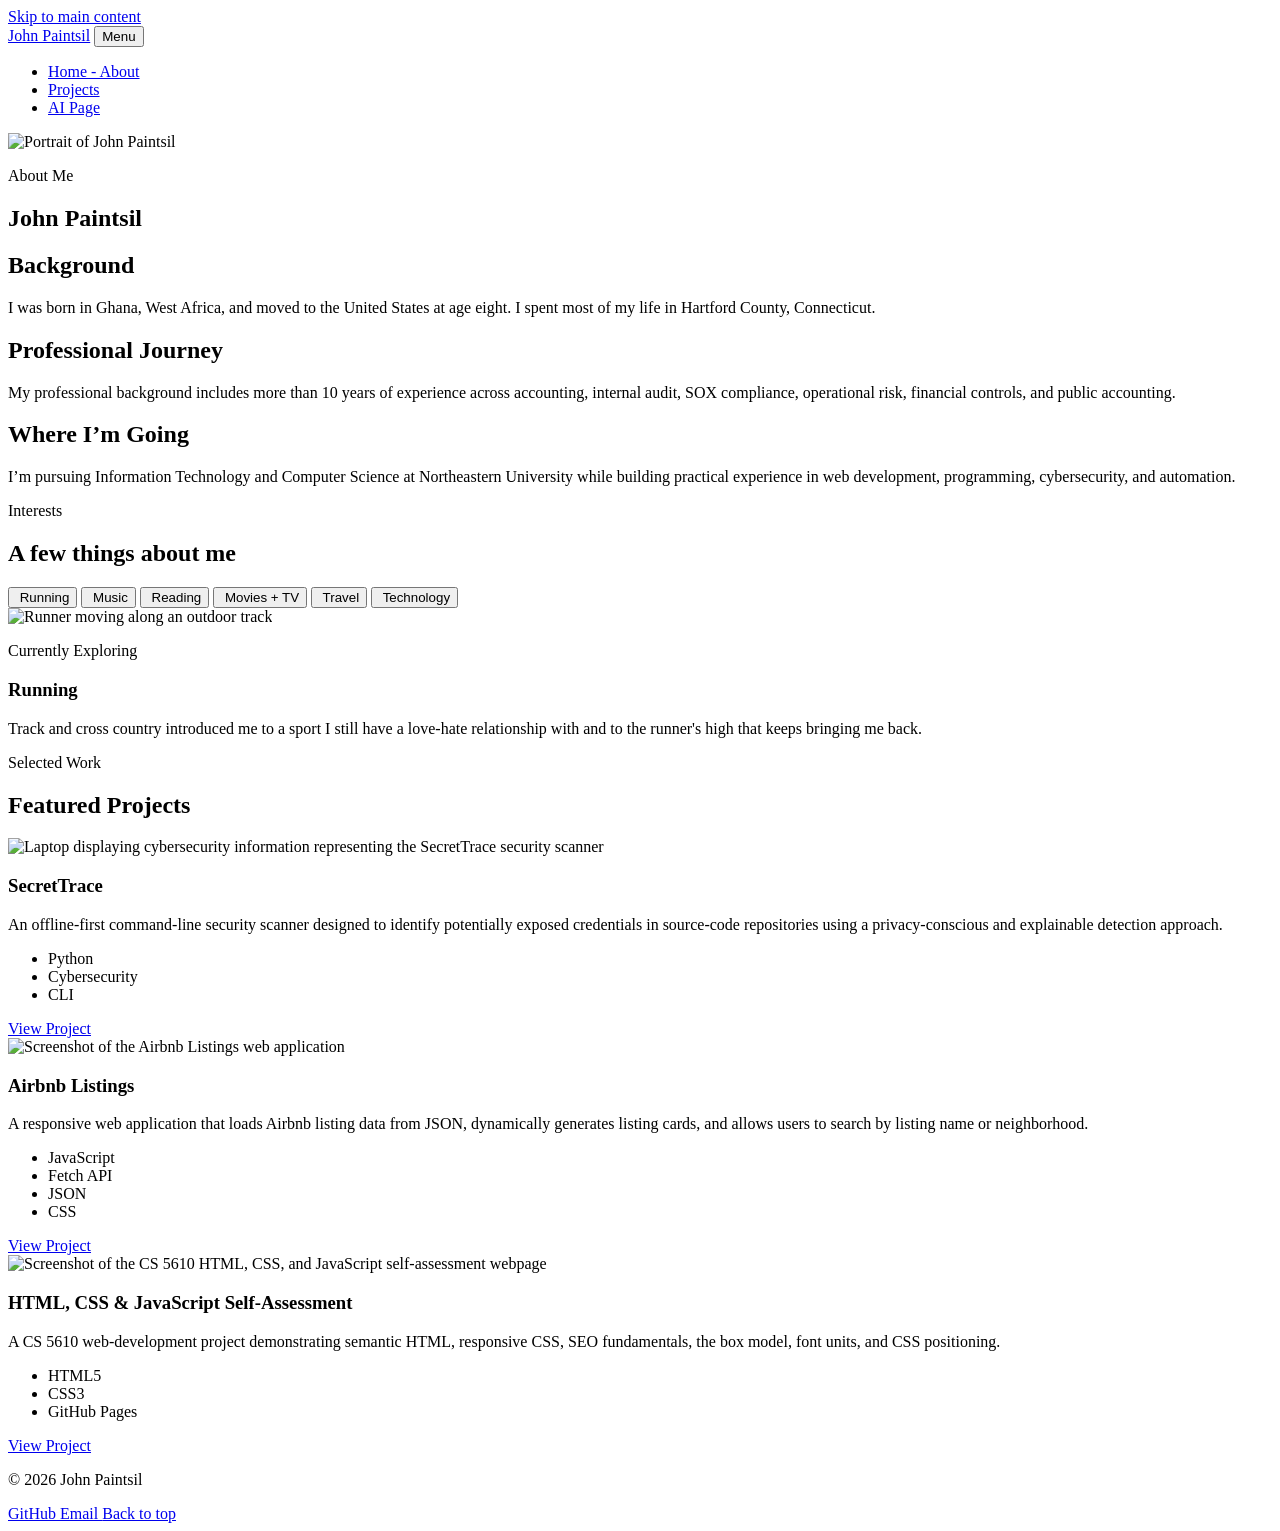
==== index.html @ 8520b653 "Merge d21062b9dff6f0de0b96091ebfebe94f3f047d04 into cb09ed41b0491a2305ec20cf0c4ac8fa3fc06d58" ====
<!doctype html>
<html lang="en">
  <head>
    <meta charset="UTF-8" />

    <meta name="viewport" content="width=device-width, initial-scale=1.0" />

    <meta name="author" content="John Paintsil" />

    <meta
      name="description"
      content="The Personal Index is John Paintsil's personal homepage featuring his background, interests, professional experience, technology studies, and selected software and cybersecurity projects."
    />

    <title>Personal Homepage | John Paintsil</title>

    <!-- Favicon will be added later -->
    <link rel="icon" href="./images/icons/favicon.svg" />

    <!-- Main stylesheet -->
    <link rel="stylesheet" href="./css/main.css" />
  </head>

  <body>
    <script type="module" src="./js/main.js"></script>
    <!-- Accessibility shortcut -->
    <a class="skip-link" href="#main-content">Skip to main content</a>

    <!-- == HEADER === -->
    <header class="site-header">
      <nav class="main-nav" aria-label="Primary navigation">
        <a class="site-logo" href="./index.html">John Paintsil</a>

        <button
          class="menu-button"
          type="button"
          aria-expanded="false"
          aria-controls="primary-menu"
        >
          Menu
        </button>

        <ul class="nav-links" id="primary-menu">
          <li>
            <a href="#about">Home - About</a>
          </li>

          <li>
            <a href="./projects.html">Projects</a>
          </li>

          <li>
            <a href="./ai.html">AI Page</a>
          </li>
        </ul>
      </nav>
    </header>

    <!-- == MAIN CONTENT == -->
    <main id="main-content">
      <!-- ABOUT / HERO SECTION -->
      <section class="hero-section" id="about">
        <!--Jharshini: minor comment, it would be good to add the image height and width so the 
          browser can reserve the space before the image loads and avoid layout shifts-->
        <div class="hero-image">
          <img
            src="./images/profile/profile-photo.jpg"
            alt="Portrait of John Paintsil"
          />
        </div>

        <div class="hero-content">
          <p class="eyebrow">About Me</p>

          <h1>John Paintsil</h1>

          <div class="about-details">
            <div class="about-detail">
              <h2>Background</h2>

              <p>
                I was born in Ghana, West Africa, and moved to the United States
                at age eight. I spent most of my life in Hartford County,
                Connecticut.
              </p>
            </div>

            <div class="about-detail">
              <h2>Professional Journey</h2>

              <p>
                My professional background includes more than 10 years of
                experience across accounting, internal audit, SOX compliance,
                operational risk, financial controls, and public accounting.
              </p>
            </div>

            <div class="about-detail">
              <h2>Where I’m Going</h2>

              <p>
                I’m pursuing Information Technology and Computer Science at
                Northeastern University while building practical experience in
                web development, programming, cybersecurity, and automation.
              </p>
            </div>
          </div>
        </div>
      </section>

      <!-- == INTEREST SPOTLIGHT == -->
      <!-- Jharshini: Love what you have done here. Learned something from your use of aria-pressed -->
      <section
        class="interests-section"
        id="interests"
        aria-labelledby="interests-title"
      >
        <p class="section-label">Interests</p>

        <h2 id="interests-title">A few things about me</h2>

        <div
          class="interest-selectors"
          role="group"
          aria-label="Choose an interest"
        >
          <button
            class="interest-selector active"
            type="button"
            data-interest="running"
            aria-pressed="true"
          >
            <img
              src="./images/interests/running.jpg"
              alt=""
              loading="lazy"
              decoding="async"
            />
            <span>Running</span>
          </button>

          <button
            class="interest-selector"
            type="button"
            data-interest="music"
            aria-pressed="false"
          >
            <img
              src="./images/interests/music.jpg"
              alt=""
              loading="lazy"
              decoding="async"
            />
            <span>Music</span>
          </button>

          <button
            class="interest-selector"
            type="button"
            data-interest="reading"
            aria-pressed="false"
          >
            <img
              src="./images/interests/reading.jpg"
              alt=""
              loading="lazy"
              decoding="async"
            />
            <span>Reading</span>
          </button>

          <button
            class="interest-selector"
            type="button"
            data-interest="movies"
            aria-pressed="false"
          >
            <img
              src="./images/interests/movies.jpg"
              alt=""
              loading="lazy"
              decoding="async"
            />
            <span>Movies + TV</span>
          </button>

          <button
            class="interest-selector"
            type="button"
            data-interest="travel"
            aria-pressed="false"
          >
            <img
              src="./images/interests/travel.jpg"
              alt=""
              loading="lazy"
              decoding="async"
            />
            <span>Travel</span>
          </button>

          <button
            class="interest-selector"
            type="button"
            data-interest="technology"
            aria-pressed="false"
          >
            <img
              src="./images/interests/technology.jpg"
              alt=""
              loading="lazy"
              decoding="async"
            />
            <span>Technology</span>
          </button>
        </div>

        <article class="interest-spotlight" id="interest-spotlight">
          <div class="interest-spotlight-image">
            <img
              id="spotlight-image"
              src="./images/interests/running.jpg"
              alt="Runner moving along an outdoor track"
            />
          </div>

          <div class="interest-spotlight-content" aria-live="polite">
            <p class="spotlight-label">Currently Exploring</p>

            <h3 id="spotlight-title">Running</h3>

            <p id="spotlight-description">
              Track and cross country introduced me to a sport I still have a
              love-hate relationship with and to the runner's high that keeps
              bringing me back.
            </p>
            <div class="interest-media" id="interest-media" hidden>
              <p class="interest-media-label">Featured Picks</p>

              <div class="interest-media-grid" id="interest-media-grid"></div>
            </div>

            <div class="travel-destinations" id="travel-destinations" hidden>
              <p class="travel-prompt">
                Places I’d especially like to explore:
              </p>

              <div
                class="travel-controls"
                role="group"
                aria-label="Choose a travel destination"
              >
                <button
                  class="travel-destination-button active"
                  type="button"
                  data-destination="tokyo"
                  aria-pressed="true"
                >
                  <img
                    class="destination-flag"
                    src="./images/interests/media/travel/japan.webp"
                    alt=""
                  />
                  <span>
                    <strong>Tokyo</strong>
                    <small>Japan</small>
                  </span>
                </button>

                <button
                  class="travel-destination-button"
                  type="button"
                  data-destination="casablanca"
                  aria-pressed="false"
                >
                  <img
                    class="destination-flag"
                    src="./images/interests/media/travel/morocco.webp"
                    alt=""
                  />
                  <span>
                    <strong>Casablanca</strong>
                    <small>Morocco</small>
                  </span>
                </button>

                <button
                  class="travel-destination-button"
                  type="button"
                  data-destination="santiago"
                  aria-pressed="false"
                >
                  <img
                    class="destination-flag"
                    src="./images/interests/media/travel/chile.webp"
                    alt=""
                  />
                  <span>
                    <strong>Santiago</strong>
                    <small>Chile</small>
                  </span>
                </button>
              </div>

              <div
                class="travel-spotlight"
                id="travel-spotlight"
                aria-live="polite"
              >
                <p class="travel-city">Tokyo, Japan</p>

                <p class="travel-description">
                  A destination that interests me for its mix of technology,
                  design, history, food, and urban culture.
                </p>
              </div>
            </div>
          </div>
        </article>
      </section>

      <!-- == PROJECT CARDS SECTION === -->
      <section class="projects-section" id="projects">
        <p class="section-label">Selected Work</p>

        <h2>Featured Projects</h2>

        <div class="project-grid">
          <article class="index-card project-card" data-category="technology">
            <img
              class="project-image"
              src="./images/projects/secrettrace.jpg"
              alt="Laptop displaying cybersecurity information representing the SecretTrace security scanner"
              loading="lazy"
              decoding="async"
            />
            <h3>SecretTrace</h3>

            <p>
              An offline-first command-line security scanner designed to
              identify potentially exposed credentials in source-code
              repositories using a privacy-conscious and explainable detection
              approach.
            </p>

            <ul class="technology-tags">
              <li>Python</li>
              <li>Cybersecurity</li>
              <li>CLI</li>
            </ul>

            <div class="project-links">
              <a href="./projects.html">View Project</a>
            </div>
          </article>

          <article class="index-card project-card" data-category="technology">
            <img
              class="project-image"
              src="./images/projects/airbnb-listings.png"
              alt="Screenshot of the Airbnb Listings web application"
              loading="lazy"
              decoding="async"
            />
            <h3>Airbnb Listings</h3>

            <p>
              A responsive web application that loads Airbnb listing data from
              JSON, dynamically generates listing cards, and allows users to
              search by listing name or neighborhood.
            </p>

            <ul class="technology-tags">
              <li>JavaScript</li>
              <li>Fetch API</li>
              <li>JSON</li>
              <li>CSS</li>
            </ul>

            <div class="project-links">
              <a href="./projects.html">View Project</a>
            </div>
          </article>

          <article class="index-card project-card" data-category="technology">
            <img
              class="project-image"
              src="./images/projects/html-css-javascript.png"
              alt="Screenshot of the CS 5610 HTML, CSS, and JavaScript self-assessment webpage"
              loading="lazy"
              decoding="async"
            />
            <h3>HTML, CSS & JavaScript Self-Assessment</h3>

            <p>
              A CS 5610 web-development project demonstrating semantic HTML,
              responsive CSS, SEO fundamentals, the box model, font units, and
              CSS positioning.
            </p>

            <ul class="technology-tags">
              <li>HTML5</li>
              <li>CSS3</li>
              <li>GitHub Pages</li>
            </ul>

            <div class="project-links">
              <a href="./projects.html">View Project</a>
            </div>
          </article>
        </div>
      </section>
    </main>

    <!-- == FOOTER == -->
    <footer class="site-footer" id="contact">
      <div class="footer-content">
        <p>© 2026 John Paintsil</p>

        <nav class="footer-links" aria-label="Footer navigation">
          <a
            href="https://github.com/jpaintsil-neu"
            target="_blank"
            rel="noopener noreferrer"
          >
            GitHub
          </a>

          <a href="mailto:jpaintsil@norton.me"> Email </a>

          <a href="#main-content"> Back to top </a>
        </nav>
      </div>
    </footer>
  </body>
</html>
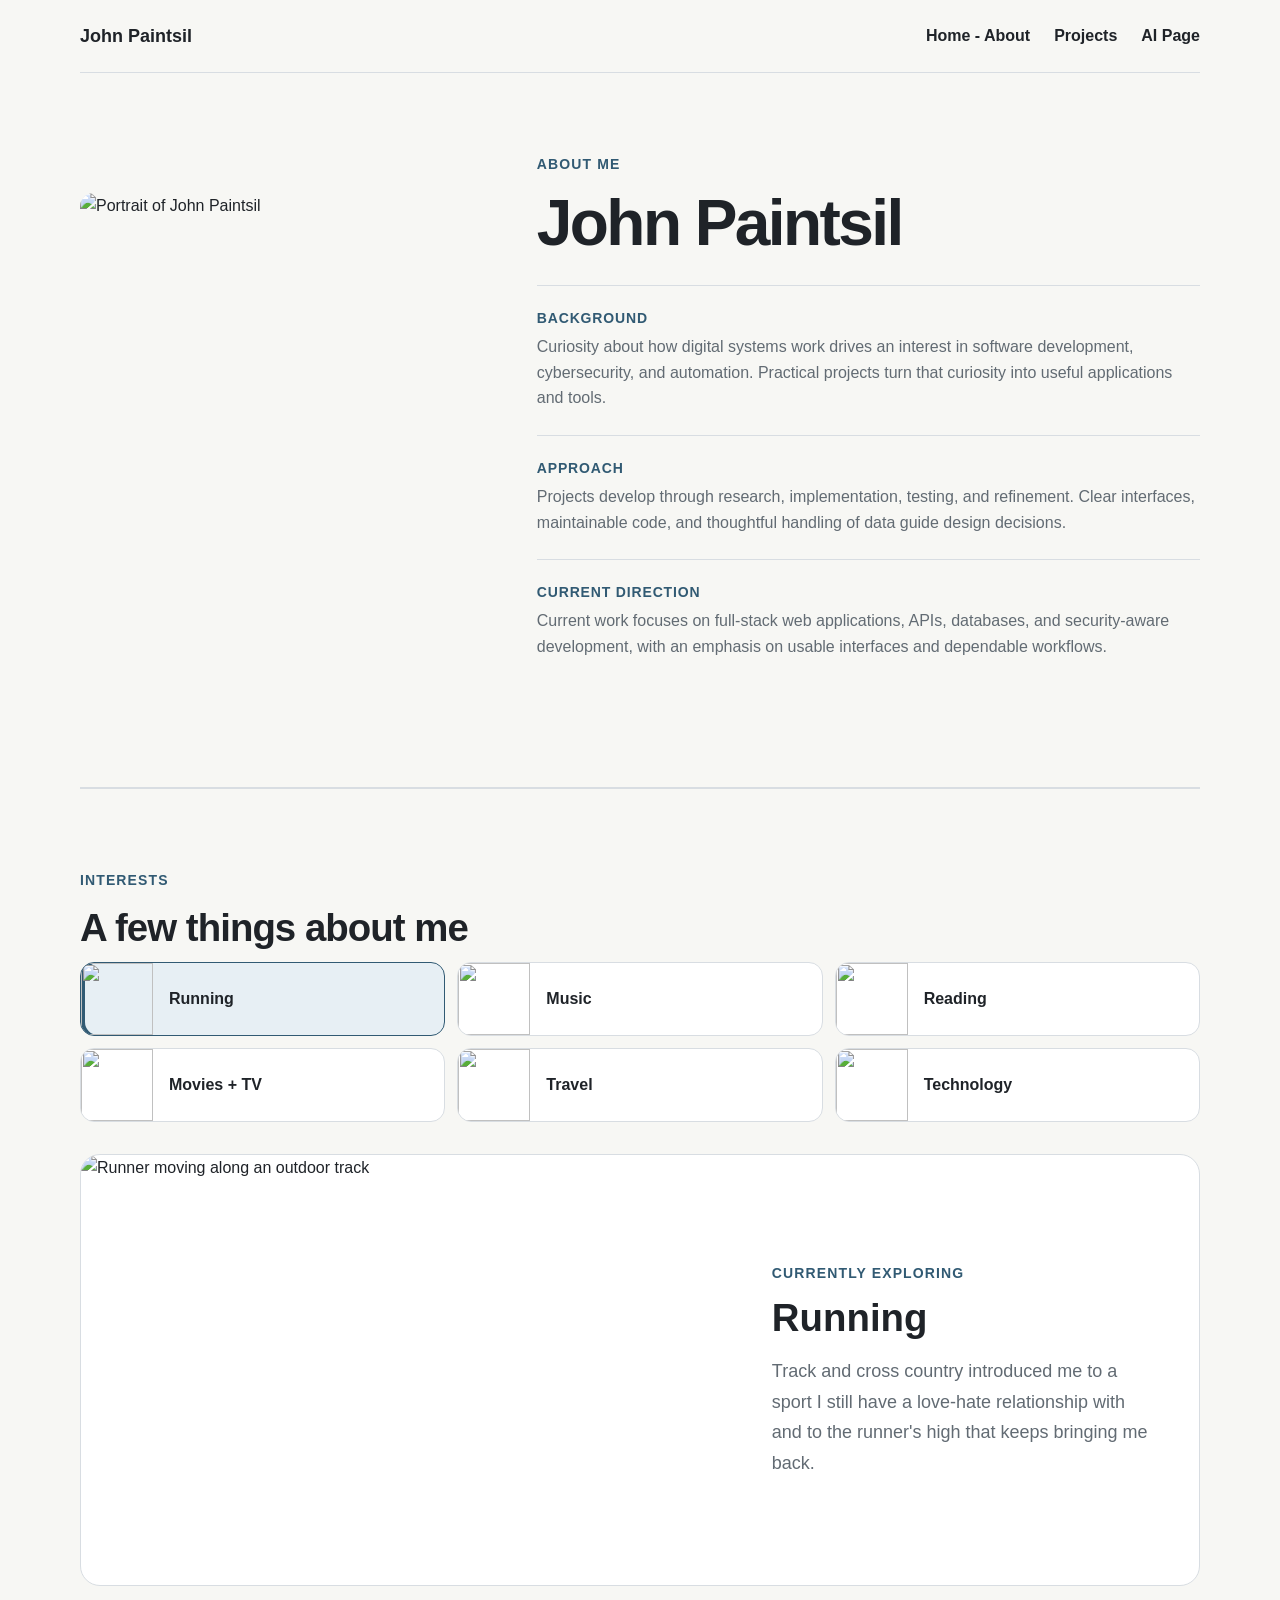
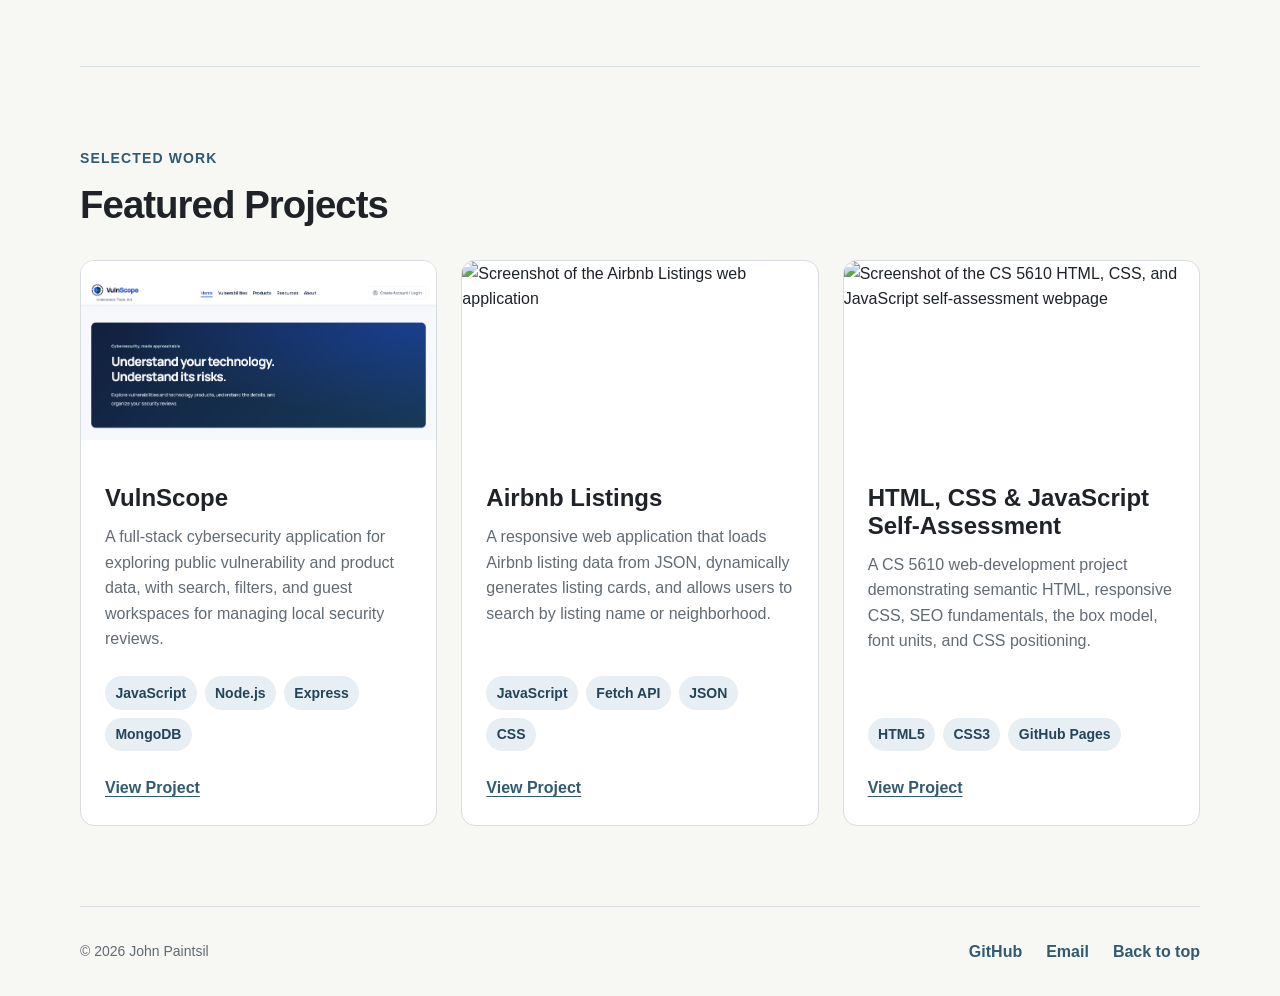
==== commit 8ff95ece: "Feature VulnScope and replace biographical background with neutral copy" ====
--- a/index.html
+++ b/index.html
@@ -9,7 +9,7 @@
 
     <meta
       name="description"
-      content="The Personal Index is John Paintsil's personal homepage featuring his background, interests, professional experience, technology studies, and selected software and cybersecurity projects."
+      content="The Personal Index showcases practical projects and interests in software development, cybersecurity, and automation."
     />
 
     <title>Personal Homepage | John Paintsil</title>
@@ -60,8 +60,6 @@
     <main id="main-content">
       <!-- ABOUT / HERO SECTION -->
       <section class="hero-section" id="about">
-        <!--Jharshini: minor comment, it would be good to add the image height and width so the 
-          browser can reserve the space before the image loads and avoid layout shifts-->
         <div class="hero-image">
           <img
             src="./images/profile/profile-photo.jpg"
@@ -79,29 +77,29 @@
               <h2>Background</h2>
 
               <p>
-                I was born in Ghana, West Africa, and moved to the United States
-                at age eight. I spent most of my life in Hartford County,
-                Connecticut.
+                Curiosity about how digital systems work drives an interest in
+                software development, cybersecurity, and automation. Practical
+                projects turn that curiosity into useful applications and tools.
               </p>
             </div>
 
             <div class="about-detail">
-              <h2>Professional Journey</h2>
+              <h2>Approach</h2>
 
               <p>
-                My professional background includes more than 10 years of
-                experience across accounting, internal audit, SOX compliance,
-                operational risk, financial controls, and public accounting.
+                Projects develop through research, implementation, testing, and
+                refinement. Clear interfaces, maintainable code, and thoughtful
+                handling of data guide design decisions.
               </p>
             </div>
 
             <div class="about-detail">
-              <h2>Where I’m Going</h2>
+              <h2>Current Direction</h2>
 
               <p>
-                I’m pursuing Information Technology and Computer Science at
-                Northeastern University while building practical experience in
-                web development, programming, cybersecurity, and automation.
+                Current work focuses on full-stack web applications, APIs,
+                databases, and security-aware development, with an emphasis on
+                usable interfaces and dependable workflows.
               </p>
             </div>
           </div>
@@ -109,7 +107,6 @@
       </section>
 
       <!-- == INTEREST SPOTLIGHT == -->
-      <!-- Jharshini: Love what you have done here. Learned something from your use of aria-pressed -->
       <section
         class="interests-section"
         id="interests"
@@ -328,29 +325,29 @@
         <div class="project-grid">
           <article class="index-card project-card" data-category="technology">
             <img
-              class="project-image"
-              src="./images/projects/secrettrace.jpg"
-              alt="Laptop displaying cybersecurity information representing the SecretTrace security scanner"
-              loading="lazy"
-              decoding="async"
-            />
-            <h3>SecretTrace</h3>
+              class="project-image project-image-preview"
+              src="./images/projects/vulnscope.png"
+              alt="Screenshot of the VulnScope cybersecurity application homepage"
+              loading="lazy"
+              decoding="async"
+            />
+            <h3>VulnScope</h3>
 
             <p>
-              An offline-first command-line security scanner designed to
-              identify potentially exposed credentials in source-code
-              repositories using a privacy-conscious and explainable detection
-              approach.
+              A full-stack cybersecurity application for exploring public
+              vulnerability and product data, with search, filters, and guest
+              workspaces for managing local security reviews.
             </p>
 
             <ul class="technology-tags">
-              <li>Python</li>
-              <li>Cybersecurity</li>
-              <li>CLI</li>
+              <li>JavaScript</li>
+              <li>Node.js</li>
+              <li>Express</li>
+              <li>MongoDB</li>
             </ul>
 
             <div class="project-links">
-              <a href="./projects.html">View Project</a>
+              <a href="./projects.html#vulnscope">View Project</a>
             </div>
           </article>
 
--- a/css/main.css
+++ b/css/main.css
@@ -0,0 +1,1969 @@
+/* ==========================================================
+   THE PERSONAL INDEX
+   Global Styles
+========================================================== */
+
+/* -------------------------
+   Design Tokens
+------------------------- */
+
+:root {
+  /* Colors */
+  --color-background: #f7f7f4;
+  --color-surface: #ffffff;
+  --color-text: #1f2328;
+  --color-text-muted: #626b73;
+  --color-border: #d8dde2;
+
+  --color-accent: #315a73;
+  --color-accent-dark: #244457;
+  --color-accent-light: #e7eff4;
+
+  /* Typography */
+  --font-family:
+    -apple-system, BlinkMacSystemFont, "Segoe UI", Roboto, Helvetica, Arial,
+    sans-serif;
+
+  --font-size-small: 0.875rem;
+  --font-size-base: 1rem;
+  --font-size-medium: 1.125rem;
+  --font-size-large: 1.5rem;
+  --font-size-xl: clamp(2rem, 5vw, 4rem);
+
+  /* Spacing */
+  --space-xs: 0.5rem;
+  --space-sm: 0.75rem;
+  --space-md: 1rem;
+  --space-lg: 1.5rem;
+  --space-xl: 2rem;
+  --space-2xl: 3rem;
+  --space-3xl: 5rem;
+
+  /* Layout */
+  --content-width: 1120px;
+
+  /* Borders */
+  --border-radius-small: 0.5rem;
+  --border-radius-medium: 0.875rem;
+  --border-radius-large: 1.25rem;
+
+  /* Animation */
+  --transition-fast: 150ms ease;
+  --transition-normal: 250ms ease;
+}
+
+/* -------------------------
+     Basic Reset
+  ------------------------- */
+
+*,
+*::before,
+*::after {
+  box-sizing: border-box;
+}
+
+html {
+  scroll-behavior: smooth;
+}
+
+body {
+  margin: 0;
+
+  background-color: var(--color-background);
+  color: var(--color-text);
+
+  font-family: var(--font-family);
+  font-size: var(--font-size-base);
+  line-height: 1.6;
+
+  text-rendering: optimizeLegibility;
+}
+
+/* -------------------------
+     Media
+  ------------------------- */
+
+img {
+  display: block;
+  max-width: 100%;
+  height: auto;
+}
+
+/* -------------------------
+     Typography
+  ------------------------- */
+
+h1,
+h2,
+h3 {
+  margin-top: 0;
+  line-height: 1.15;
+}
+
+h1 {
+  font-size: var(--font-size-xl);
+  letter-spacing: -0.04em;
+}
+
+h2 {
+  font-size: clamp(1.75rem, 3vw, 2.5rem);
+  letter-spacing: -0.025em;
+}
+
+h3 {
+  font-size: var(--font-size-large);
+}
+
+p {
+  margin-top: 0;
+}
+
+.section-label,
+.eyebrow {
+  color: var(--color-accent);
+
+  font-size: var(--font-size-small);
+  font-weight: 700;
+
+  letter-spacing: 0.08em;
+  text-transform: uppercase;
+}
+
+/* -------------------------
+     Links
+  ------------------------- */
+
+a {
+  color: var(--color-accent);
+  text-decoration-thickness: 0.08em;
+  text-underline-offset: 0.18em;
+
+  transition:
+    color var(--transition-fast),
+    text-decoration-color var(--transition-fast);
+}
+
+a:hover {
+  color: var(--color-accent-dark);
+}
+
+/* -------------------------
+     Buttons
+  ------------------------- */
+
+button,
+.button {
+  min-height: 44px;
+
+  border: 1px solid var(--color-accent);
+  border-radius: var(--border-radius-small);
+
+  font: inherit;
+  font-weight: 600;
+
+  cursor: pointer;
+
+  transition:
+    background-color var(--transition-fast),
+    color var(--transition-fast),
+    border-color var(--transition-fast),
+    transform var(--transition-fast);
+}
+
+.button {
+  display: inline-flex;
+  align-items: center;
+  justify-content: center;
+
+  padding: 0.65rem 1rem;
+
+  text-decoration: none;
+}
+
+.primary-button {
+  background-color: var(--color-accent);
+  color: #ffffff;
+}
+
+.primary-button:hover {
+  background-color: var(--color-accent-dark);
+  color: #ffffff;
+}
+
+.secondary-button {
+  background-color: transparent;
+  color: var(--color-accent);
+}
+
+.secondary-button:hover {
+  background-color: var(--color-accent-light);
+}
+
+/* -------------------------
+     Keyboard Accessibility
+  ------------------------- */
+
+a:focus-visible,
+button:focus-visible {
+  outline: 3px solid var(--color-accent);
+  outline-offset: 3px;
+}
+
+/* -------------------------
+     Skip Navigation Link
+  ------------------------- */
+
+.skip-link {
+  position: absolute;
+
+  top: -100px;
+  left: var(--space-md);
+
+  z-index: 1000;
+
+  padding: var(--space-sm) var(--space-md);
+
+  background-color: var(--color-text);
+  color: #ffffff;
+
+  border-radius: var(--border-radius-small);
+
+  text-decoration: none;
+}
+
+.skip-link:focus {
+  top: var(--space-md);
+}
+
+/* -------------------------
+     Shared Page Layout
+  ------------------------- */
+
+main > section,
+.site-header,
+.site-footer {
+  width: min(calc(100% - 2rem), var(--content-width));
+
+  margin-inline: auto;
+}
+
+main > section {
+  padding-block: var(--space-2xl);
+}
+
+/* -------------------------
+     Shared Card Style
+  ------------------------- */
+
+.index-card,
+.about-card,
+.currently-card {
+  background-color: var(--color-surface);
+
+  border: 1px solid var(--color-border);
+  border-radius: var(--border-radius-medium);
+
+  padding: var(--space-lg);
+}
+
+/* -------------------------
+     Reduced Motion
+  ------------------------- */
+
+@media (prefers-reduced-motion: reduce) {
+  html {
+    scroll-behavior: auto;
+  }
+
+  *,
+  *::before,
+  *::after {
+    transition-duration: 0.01ms;
+  }
+}
+
+/* -------------------------
+     Larger Screens
+  ------------------------- */
+
+@media (min-width: 768px) {
+  main > section {
+    padding-block: var(--space-3xl);
+  }
+}
+
+/* ==========================================================
+   Header + Navigation
+========================================================== */
+
+.site-header {
+  position: sticky;
+  top: 0;
+  z-index: 100;
+
+  background-color: var(--color-background);
+  border-bottom: 1px solid var(--color-border);
+}
+
+.main-nav {
+  display: flex;
+  flex-wrap: wrap;
+  align-items: center;
+  justify-content: space-between;
+
+  min-height: 72px;
+  gap: var(--space-md);
+}
+
+.site-logo {
+  color: var(--color-text);
+
+  font-size: var(--font-size-medium);
+  font-weight: 700;
+
+  text-decoration: none;
+}
+
+.site-logo:hover {
+  color: var(--color-accent);
+}
+
+/* -------------------------
+     Mobile Menu Button
+  ------------------------- */
+
+.menu-button {
+  padding: 0.55rem 0.9rem;
+
+  background-color: transparent;
+  color: var(--color-text);
+
+  border-color: var(--color-border);
+}
+
+.menu-button:hover {
+  background-color: var(--color-accent-light);
+  border-color: var(--color-accent);
+}
+
+/* -------------------------
+     Mobile Navigation
+  ------------------------- */
+
+.nav-links {
+  display: none;
+  flex-basis: 100%;
+  flex-direction: column;
+
+  gap: var(--space-xs);
+
+  margin: 0;
+  padding: 0 0 var(--space-md);
+
+  list-style: none;
+}
+
+.nav-links.is-open {
+  display: flex;
+}
+
+.nav-links a {
+  display: block;
+
+  padding: var(--space-sm) 0;
+
+  color: var(--color-text);
+  font-weight: 600;
+
+  text-decoration: none;
+}
+
+.nav-links a:hover {
+  color: var(--color-accent);
+}
+
+/* -------------------------
+     Desktop Navigation
+  ------------------------- */
+
+@media (min-width: 768px) {
+  .main-nav {
+    flex-wrap: nowrap;
+  }
+
+  .menu-button {
+    display: none;
+  }
+
+  .nav-links,
+  .nav-links.is-open {
+    display: flex;
+    flex-basis: auto;
+    flex-direction: row;
+    align-items: center;
+
+    gap: var(--space-lg);
+
+    padding: 0;
+  }
+
+  .nav-links a {
+    padding: var(--space-xs) 0;
+  }
+}
+
+/* ==========================================================
+   About / Hero Section
+========================================================== */
+
+.hero-section {
+  display: grid;
+  gap: var(--space-2xl);
+
+  align-items: center;
+
+  padding-block: var(--space-3xl);
+
+  border-bottom: 1px solid var(--color-border);
+}
+
+/* -------------------------
+     Profile Image
+  ------------------------- */
+
+.hero-image {
+  display: flex;
+  justify-content: center;
+}
+
+.hero-image img {
+  width: min(100%, 420px);
+  aspect-ratio: 4 / 5;
+
+  object-fit: cover;
+  object-position: center top;
+
+  border-radius: var(--border-radius-medium);
+}
+
+/* -------------------------
+     About Content
+  ------------------------- */
+
+.hero-content {
+  max-width: 720px;
+}
+
+.hero-content .eyebrow {
+  margin-bottom: var(--space-sm);
+}
+
+.hero-content h1 {
+  margin-bottom: var(--space-lg);
+}
+
+.hero-introduction {
+  max-width: 62ch;
+
+  margin-bottom: var(--space-2xl);
+
+  color: var(--color-text-muted);
+
+  font-size: var(--font-size-medium);
+  line-height: 1.75;
+}
+
+/* -------------------------
+     About Details
+  ------------------------- */
+
+.about-details {
+  display: grid;
+  gap: var(--space-lg);
+
+  margin-bottom: var(--space-2xl);
+}
+
+.about-detail {
+  padding-top: var(--space-lg);
+
+  border-top: 1px solid var(--color-border);
+}
+
+.about-detail h2 {
+  margin-bottom: var(--space-xs);
+
+  color: var(--color-accent);
+
+  font-size: var(--font-size-small);
+  font-weight: 700;
+
+  letter-spacing: 0.06em;
+  text-transform: uppercase;
+}
+
+.about-detail p {
+  margin-bottom: 0;
+
+  color: var(--color-text-muted);
+}
+
+/* -------------------------
+     Desktop Layout
+  ------------------------- */
+
+@media (min-width: 768px) {
+  .hero-section {
+    grid-template-columns: minmax(280px, 0.85fr) minmax(0, 1.4fr);
+
+    gap: clamp(2.5rem, 6vw, 5rem);
+
+    align-items: center;
+  }
+
+  .hero-image {
+    justify-content: flex-start;
+  }
+
+  .hero-image img {
+    width: 100%;
+    max-width: 400px;
+  }
+}
+
+/* -------------------------
+     Large Desktop
+  ------------------------- */
+
+@media (min-width: 1100px) {
+  .hero-section {
+    grid-template-columns: 380px minmax(0, 1fr);
+  }
+
+  .hero-image img {
+    max-width: 380px;
+  }
+}
+
+/* -------------------------
+     About Card
+  ------------------------- */
+
+.about-card {
+  display: flex;
+  flex-direction: column;
+  gap: var(--space-lg);
+}
+
+.about-card h2,
+.currently-card h2 {
+  margin-bottom: var(--space-md);
+}
+
+.about-content {
+  display: grid;
+  gap: var(--space-lg);
+}
+
+.about-block h3 {
+  margin-bottom: var(--space-sm);
+
+  font-size: var(--font-size-medium);
+}
+
+.about-block p {
+  margin-bottom: 0;
+
+  color: var(--color-text-muted);
+}
+
+/* -------------------------
+     Currently Card
+  ------------------------- */
+
+.currently-card {
+  display: flex;
+  flex-direction: column;
+}
+
+.currently-list {
+  display: grid;
+  gap: var(--space-md);
+
+  margin: 0;
+}
+
+.currently-list div {
+  padding-top: var(--space-md);
+
+  border-top: 1px solid var(--color-border);
+}
+
+.currently-list div:first-child {
+  padding-top: 0;
+  border-top: 0;
+}
+
+.currently-list dt {
+  margin-bottom: 0.2rem;
+
+  color: var(--color-accent);
+
+  font-size: var(--font-size-small);
+  font-weight: 700;
+
+  text-transform: uppercase;
+  letter-spacing: 0.06em;
+}
+
+.currently-list dd {
+  margin: 0;
+
+  color: var(--color-text);
+  font-weight: 600;
+}
+
+/* -------------------------
+     Desktop Bento Layout
+  ------------------------- */
+
+@media (min-width: 768px) {
+  .about-currently-layout {
+    grid-template-columns: minmax(0, 1.8fr) minmax(280px, 1fr);
+
+    align-items: stretch;
+  }
+
+  .about-content {
+    grid-template-columns: repeat(2, minmax(0, 1fr));
+  }
+}
+
+/* ==========================================================
+   Interests / A Few Things About Me
+========================================================== */
+
+.interests-section {
+  border-top: 1px solid var(--color-border);
+}
+
+.interests-section > h2 {
+  margin-bottom: var(--space-xl);
+}
+
+/* -------------------------
+     Interest Grid
+  ------------------------- */
+
+.interest-grid {
+  display: grid;
+  gap: var(--space-lg);
+}
+
+/* -------------------------
+     Interest Cards
+  ------------------------- */
+
+.interest-card {
+  min-height: 180px;
+
+  display: flex;
+  flex-direction: column;
+  justify-content: flex-start;
+
+  transition:
+    transform var(--transition-normal),
+    border-color var(--transition-normal),
+    background-color var(--transition-normal);
+}
+
+.interest-card-content {
+  flex: 1;
+}
+
+.interest-card:hover {
+  transform: translateY(-3px);
+
+  border-color: var(--color-accent);
+  background-color: #fbfcfd;
+}
+
+.interest-card h3 {
+  margin-bottom: var(--space-md);
+}
+
+.interest-card p {
+  margin-bottom: 0;
+
+  color: var(--color-text-muted);
+}
+
+/* -------------------------
+   Interest Media Gallery
+------------------------- */
+
+.interest-media {
+  margin-top: var(--space-xl);
+  padding-top: var(--space-lg);
+
+  border-top: 1px solid var(--color-border);
+}
+
+.interest-media[hidden] {
+  display: none;
+}
+
+.interest-media-label {
+  margin-bottom: var(--space-sm);
+
+  color: var(--color-text);
+
+  font-size: var(--font-size-small);
+  font-weight: 700;
+}
+
+.interest-media-grid {
+  display: grid;
+  grid-template-columns: 1fr;
+  gap: var(--space-md);
+}
+
+.interest-media-card {
+  overflow: hidden;
+
+  background-color: var(--color-surface);
+
+  border: 1px solid var(--color-border);
+  border-radius: var(--border-radius-medium);
+}
+
+.interest-media-card img {
+  display: block;
+
+  width: 100%;
+  aspect-ratio: 4 / 5;
+
+  object-fit: cover;
+}
+
+.interest-media-card-content {
+  padding: var(--space-sm);
+}
+
+.interest-media-card-content h4 {
+  margin-bottom: 0.25rem;
+
+  font-size: 1rem;
+}
+
+.interest-media-card-content p {
+  margin-bottom: 0;
+
+  color: var(--color-text-muted);
+
+  font-size: var(--font-size-small);
+}
+
+@media (min-width: 640px) {
+  .interest-media-grid {
+    grid-template-columns: repeat(3, minmax(0, 1fr));
+  }
+}
+.interest-media-card.flag-card img {
+  object-fit: contain;
+  aspect-ratio: 3 / 2;
+  padding: var(--space-md);
+}
+
+/* -------------------------
+     Tablet Layout
+  ------------------------- */
+
+@media (min-width: 640px) {
+  .interest-grid {
+    grid-template-columns: repeat(2, minmax(0, 1fr));
+  }
+}
+
+/* -------------------------
+     Desktop Layout
+  ------------------------- */
+
+@media (min-width: 900px) {
+  .interest-grid {
+    grid-template-columns: repeat(3, minmax(0, 1fr));
+  }
+}
+
+/* ==========================================================
+   Work + Technology
+========================================================== */
+
+.work-technology-section {
+  border-top: 1px solid var(--color-border);
+}
+
+.work-technology-section > h2 {
+  margin-bottom: var(--space-xl);
+}
+
+/* -------------------------
+     Work + Technology Grid
+  ------------------------- */
+
+.work-technology-grid {
+  display: grid;
+  gap: var(--space-lg);
+}
+
+/* -------------------------
+     Experience Cards
+  ------------------------- */
+
+.experience-card {
+  min-height: 280px;
+}
+
+.experience-card h3 {
+  margin-bottom: var(--space-lg);
+}
+
+.experience-card ul {
+  display: grid;
+  gap: var(--space-sm);
+
+  margin: 0;
+  padding-left: 1.25rem;
+}
+
+.experience-card li {
+  color: var(--color-text-muted);
+}
+
+.experience-card li::marker {
+  color: var(--color-accent);
+}
+
+/* -------------------------
+     Desktop Layout
+  ------------------------- */
+
+@media (min-width: 768px) {
+  .work-technology-grid {
+    grid-template-columns: repeat(2, minmax(0, 1fr));
+  }
+}
+
+/* ==========================================================
+   Featured Projects
+========================================================== */
+
+.projects-section {
+  border-top: 1px solid var(--color-border);
+}
+
+.projects-section > h2 {
+  margin-bottom: var(--space-xl);
+}
+
+/* -------------------------
+     Project Grid
+  ------------------------- */
+
+.project-grid {
+  display: grid;
+  gap: var(--space-lg);
+}
+
+/* -------------------------
+     Project Cards
+  ------------------------- */
+
+.project-card {
+  display: flex;
+  flex-direction: column;
+
+  min-height: 300px;
+}
+
+.project-card h3 {
+  margin-bottom: var(--space-sm);
+}
+
+.project-card > p {
+  margin-bottom: var(--space-lg);
+
+  color: var(--color-text-muted);
+}
+
+/* -------------------------
+     Technology Tags
+  ------------------------- */
+
+.technology-tags {
+  display: flex;
+  flex-wrap: wrap;
+
+  gap: var(--space-xs);
+
+  margin-top: auto;
+  margin-bottom: var(--space-lg);
+  padding: 0;
+
+  list-style: none;
+}
+
+.technology-tags li {
+  padding: 0.35rem 0.65rem;
+
+  background-color: var(--color-accent-light);
+  color: var(--color-accent-dark);
+
+  border-radius: 999px;
+
+  font-size: var(--font-size-small);
+  font-weight: 600;
+}
+
+/* -------------------------
+     Project Links
+  ------------------------- */
+
+.project-links {
+  display: flex;
+  flex-wrap: wrap;
+
+  gap: var(--space-md);
+}
+
+.project-links a {
+  font-weight: 600;
+}
+
+/* -------------------------
+     Card Interaction
+  ------------------------- */
+
+.project-card {
+  transition:
+    transform var(--transition-normal),
+    border-color var(--transition-normal);
+}
+
+.project-card:hover {
+  transform: translateY(-3px);
+
+  border-color: var(--color-accent);
+}
+
+/* -------------------------
+     Tablet Layout
+  ------------------------- */
+
+@media (min-width: 640px) {
+  .project-grid {
+    grid-template-columns: repeat(2, minmax(0, 1fr));
+  }
+}
+
+/* -------------------------
+     Desktop Layout
+  ------------------------- */
+
+@media (min-width: 960px) {
+  .project-grid {
+    grid-template-columns: repeat(3, minmax(0, 1fr));
+  }
+}
+
+/* ==========================================================
+   Footer
+========================================================== */
+
+.site-footer {
+  padding-block: var(--space-xl);
+
+  border-top: 1px solid var(--color-border);
+}
+
+.footer-content {
+  display: flex;
+  flex-direction: column;
+
+  gap: var(--space-md);
+}
+
+.footer-content p {
+  margin: 0;
+
+  color: var(--color-text-muted);
+
+  font-size: var(--font-size-small);
+}
+
+.footer-links {
+  display: flex;
+  flex-wrap: wrap;
+
+  gap: var(--space-lg);
+}
+
+.footer-links a {
+  font-weight: 600;
+  text-decoration: none;
+}
+
+/* -------------------------
+     Desktop Footer
+  ------------------------- */
+
+@media (min-width: 640px) {
+  .footer-content {
+    flex-direction: row;
+    align-items: center;
+    justify-content: space-between;
+  }
+}
+
+/* ==========================================================
+   Projects Page
+========================================================== */
+
+/* -------------------------
+   Active Navigation Link
+------------------------- */
+
+.nav-links a[aria-current="page"] {
+  color: var(--color-accent);
+}
+
+/* -------------------------
+     Projects Page Introduction
+  ------------------------- */
+
+.page-intro {
+  display: flex;
+  flex-direction: column;
+  align-items: flex-start;
+
+  padding-top: var(--space-3xl);
+  padding-bottom: var(--space-3xl);
+
+  border-bottom: 1px solid var(--color-border);
+}
+
+.page-intro h1 {
+  margin-bottom: var(--space-lg);
+}
+
+.page-intro-text {
+  width: 100%;
+  max-width: none;
+
+  margin-bottom: var(--space-xl);
+
+  color: var(--color-text-muted);
+
+  font-size: var(--font-size-medium);
+  line-height: 1.75;
+}
+
+/* ==========================================================
+   Projects Banner
+========================================================== */
+
+.projects-banner {
+  margin-top: var(--space-2xl);
+
+  overflow: hidden;
+
+  border: 1px solid var(--color-border);
+  border-radius: var(--border-radius-large);
+}
+
+.projects-banner img {
+  display: block;
+
+  width: 100%;
+  aspect-ratio: 16 / 7;
+
+  object-fit: cover;
+  object-position: center;
+}
+
+/* -------------------------
+     Expanded Project Cards
+  ------------------------- */
+
+.project-detail {
+  margin-bottom: var(--space-lg);
+  padding-top: var(--space-lg);
+
+  border-top: 1px solid var(--color-border);
+}
+
+.project-detail h4 {
+  margin-top: 0;
+  margin-bottom: var(--space-sm);
+
+  color: var(--color-text);
+
+  font-size: var(--font-size-base);
+}
+
+.project-detail p {
+  margin-bottom: 0;
+
+  color: var(--color-text-muted);
+}
+
+/* -------------------------
+     Return Home Section
+  ------------------------- */
+
+.return-home-section {
+  margin-bottom: var(--space-3xl);
+
+  background-color: var(--color-accent-light);
+
+  border: 1px solid var(--color-border);
+  border-radius: var(--border-radius-large);
+}
+
+.return-home-section h2 {
+  margin-bottom: var(--space-md);
+}
+
+.return-home-section > p:not(.section-label) {
+  max-width: 60ch;
+
+  margin-bottom: var(--space-lg);
+
+  color: var(--color-text-muted);
+}
+
+/* -------------------------
+     Desktop Refinements
+  ------------------------- */
+
+@media (min-width: 768px) {
+  .page-intro {
+    min-height: 430px;
+
+    justify-content: center;
+  }
+
+  .return-home-section {
+    padding: var(--space-3xl);
+  }
+}
+
+/* ==========================================================
+   From Audit to Technology
+========================================================== */
+
+.work-technology-section {
+  border-top: 1px solid var(--color-border);
+}
+
+.transition-intro {
+  width: 100%;
+  max-width: none;
+
+  margin-bottom: var(--space-2xl);
+}
+
+.transition-intro h2 {
+  margin-bottom: var(--space-lg);
+}
+
+.transition-intro > p:last-child {
+  margin-bottom: 0;
+
+  color: var(--color-text-muted);
+
+  font-size: var(--font-size-medium);
+  line-height: 1.75;
+}
+
+/* -------------------------
+     Transition Grid
+  ------------------------- */
+
+.transition-grid {
+  display: grid;
+  gap: var(--space-lg);
+}
+
+.transition-card,
+.transition-bridge-card {
+  min-height: 100%;
+
+  padding: var(--space-xl);
+}
+
+.transition-card-label {
+  margin-bottom: var(--space-sm);
+
+  color: var(--color-accent);
+
+  font-size: var(--font-size-small);
+  font-weight: 700;
+
+  letter-spacing: 0.08em;
+  text-transform: uppercase;
+}
+
+.transition-card h3,
+.transition-bridge-card h3 {
+  margin-bottom: var(--space-lg);
+}
+
+.transition-card ul {
+  display: grid;
+  gap: var(--space-sm);
+
+  margin: 0;
+  padding: 0;
+
+  list-style: none;
+}
+
+.transition-card li {
+  padding-bottom: var(--space-sm);
+
+  color: var(--color-text-muted);
+
+  border-bottom: 1px solid var(--color-border);
+}
+
+.transition-card li:last-child {
+  padding-bottom: 0;
+
+  border-bottom: 0;
+}
+
+/* -------------------------
+     Bridge Card
+  ------------------------- */
+
+.transition-bridge-card {
+  background-color: var(--color-accent-light);
+
+  border-color: transparent;
+}
+
+.transition-bridge-card p:last-child {
+  max-width: 55ch;
+
+  margin-bottom: 0;
+
+  color: var(--color-text-muted);
+
+  font-size: var(--font-size-medium);
+  line-height: 1.7;
+}
+
+/* -------------------------
+     Desktop Layout
+  ------------------------- */
+
+@media (min-width: 900px) {
+  .transition-grid {
+    grid-template-columns: repeat(2, minmax(0, 1fr));
+  }
+
+  .transition-bridge-card {
+    grid-column: 1 / -1;
+
+    display: grid;
+    grid-template-columns: minmax(180px, 0.35fr) minmax(0, 1fr);
+
+    column-gap: var(--space-2xl);
+    align-items: start;
+  }
+
+  .transition-bridge-card .transition-card-label {
+    grid-column: 1;
+  }
+
+  .transition-bridge-card h3,
+  .transition-bridge-card p:last-child {
+    grid-column: 2;
+  }
+}
+
+/* ==========================================================
+   AI-Generated Page
+========================================================== */
+
+/* -------------------------
+   AI Introduction
+------------------------- */
+
+.ai-intro {
+  padding-block: var(--space-3xl);
+
+  border-bottom: 1px solid var(--color-border);
+}
+
+.ai-intro .eyebrow {
+  margin-bottom: var(--space-sm);
+}
+
+.ai-intro h1 {
+  max-width: 850px;
+
+  margin-bottom: var(--space-lg);
+}
+
+.ai-intro-text {
+  width: 100%;
+  max-width: none;
+
+  margin-bottom: 0;
+
+  color: var(--color-text-muted);
+
+  font-size: var(--font-size-medium);
+  line-height: 1.75;
+}
+
+/* -------------------------
+     Connections Section
+  ------------------------- */
+
+.ai-connections-section > h2 {
+  margin-bottom: var(--space-md);
+}
+
+.ai-context-note {
+  max-width: 68ch;
+
+  margin-bottom: var(--space-xl);
+  padding: var(--space-md);
+
+  background-color: var(--color-accent-light);
+  color: var(--color-text-muted);
+
+  border-left: 4px solid var(--color-accent);
+  border-radius: var(--border-radius-small);
+}
+
+/* -------------------------
+     Connections Grid
+  ------------------------- */
+
+.ai-connections-grid {
+  display: grid;
+  gap: var(--space-lg);
+}
+
+.ai-connection-card {
+  position: relative;
+
+  min-height: 230px;
+
+  display: flex;
+  flex-direction: column;
+
+  overflow: hidden;
+
+  transition:
+    transform var(--transition-normal),
+    border-color var(--transition-normal);
+}
+
+.ai-connection-card:hover {
+  transform: translateY(-3px);
+
+  border-color: var(--color-accent);
+}
+
+.connection-number {
+  margin-bottom: var(--space-xl);
+
+  color: var(--color-accent);
+
+  font-size: var(--font-size-small);
+  font-weight: 700;
+
+  letter-spacing: 0.08em;
+}
+
+.ai-connection-card h3 {
+  margin-bottom: var(--space-md);
+}
+
+.ai-connection-card > p:last-child {
+  margin-bottom: 0;
+
+  color: var(--color-text-muted);
+}
+
+/* -------------------------
+     Summary Section
+  ------------------------- */
+
+.ai-summary-section {
+  max-width: 900px;
+}
+
+.ai-summary-section h2 {
+  margin-bottom: var(--space-lg);
+}
+
+.ai-summary-text {
+  max-width: 60ch;
+
+  margin-bottom: var(--space-lg);
+
+  font-size: clamp(1.25rem, 2.5vw, 1.75rem);
+  line-height: 1.5;
+}
+
+.ai-interpretation-note {
+  max-width: 65ch;
+
+  margin-bottom: 0;
+
+  color: var(--color-text-muted);
+
+  font-size: var(--font-size-small);
+}
+
+/* -------------------------
+     AI Disclosure
+  ------------------------- */
+
+.ai-disclosure-section {
+  border-top: 1px solid var(--color-border);
+}
+
+.ai-disclosure-section > h2 {
+  margin-bottom: var(--space-xl);
+}
+
+.ai-disclosure-card {
+  width: 100%;
+  max-width: none;
+}
+
+.ai-disclosure-list {
+  margin: 0;
+}
+
+.ai-disclosure-list > div {
+  display: grid;
+  gap: var(--space-xs);
+
+  padding-block: var(--space-md);
+
+  border-bottom: 1px solid var(--color-border);
+}
+
+.ai-disclosure-list > div:first-child {
+  padding-top: 0;
+}
+
+.ai-disclosure-list > div:last-child {
+  padding-bottom: 0;
+
+  border-bottom: 0;
+}
+
+.ai-disclosure-list dt {
+  color: var(--color-accent);
+
+  font-size: var(--font-size-small);
+  font-weight: 700;
+
+  letter-spacing: 0.06em;
+  text-transform: uppercase;
+}
+
+.ai-disclosure-list dd {
+  margin: 0;
+
+  color: var(--color-text-muted);
+}
+
+/* -------------------------
+     Tablet
+  ------------------------- */
+
+@media (min-width: 640px) {
+  .ai-connections-grid {
+    grid-template-columns: 1fr;
+  }
+
+  .ai-disclosure-list > div {
+    grid-template-columns: 160px minmax(0, 1fr);
+
+    gap: var(--space-lg);
+  }
+}
+
+/* -------------------------
+     Desktop
+  ------------------------- */
+
+@media (min-width: 960px) {
+  .ai-connections-grid {
+    grid-template-columns: 1fr;
+  }
+
+  .ai-connection-card,
+  .ai-connection-card:nth-child(4),
+  .ai-connection-card:nth-child(5) {
+    grid-column: auto;
+  }
+
+  .ai-connection-card {
+    min-height: auto;
+
+    display: grid;
+    grid-template-columns:
+      60px
+      minmax(220px, 0.4fr)
+      minmax(0, 1fr);
+
+    gap: var(--space-xl);
+    align-items: start;
+  }
+
+  .connection-number {
+    margin-bottom: 0;
+  }
+
+  .ai-connection-card h3 {
+    margin-bottom: 0;
+  }
+
+  .ai-connection-card > p:last-child {
+    margin-bottom: 0;
+  }
+
+  .ai-intro {
+    min-height: 500px;
+
+    display: flex;
+    flex-direction: column;
+    justify-content: center;
+  }
+}
+
+/* ==========================================================
+   Interests + Shared Spotlight
+========================================================== */
+
+.interests-section {
+  border-top: 1px solid var(--color-border);
+}
+
+.interests-section > h2 {
+  margin-bottom: var(--space-sm);
+}
+
+.interests-intro {
+  max-width: 62ch;
+
+  margin-bottom: var(--space-2xl);
+
+  color: var(--color-text-muted);
+}
+
+/* -------------------------
+     Interest Selectors
+  ------------------------- */
+
+.interest-selectors {
+  display: grid;
+  grid-template-columns: 1fr;
+
+  gap: var(--space-sm);
+
+  margin-bottom: var(--space-xl);
+}
+
+.interest-selector {
+  display: grid;
+  grid-template-columns: 72px minmax(0, 1fr);
+  align-items: center;
+
+  min-height: 72px;
+
+  padding: 0;
+
+  overflow: hidden;
+
+  background-color: var(--color-surface);
+  color: var(--color-text);
+
+  border: 1px solid var(--color-border);
+  border-radius: var(--border-radius-medium);
+
+  text-align: left;
+}
+
+.interest-selector img {
+  width: 72px;
+  height: 72px;
+
+  object-fit: cover;
+}
+
+.interest-selector span {
+  padding-inline: var(--space-md);
+
+  font-weight: 700;
+}
+
+.interest-selector:hover {
+  background-color: var(--color-accent-light);
+  border-color: var(--color-accent);
+}
+
+.interest-selector.active {
+  background-color: var(--color-accent-light);
+
+  border-color: var(--color-accent);
+
+  box-shadow: inset 4px 0 0 var(--color-accent);
+}
+
+/* -------------------------
+     Shared Spotlight
+  ------------------------- */
+
+.interest-spotlight {
+  display: grid;
+
+  overflow: hidden;
+
+  background-color: var(--color-surface);
+
+  border: 1px solid var(--color-border);
+  border-radius: var(--border-radius-large);
+}
+
+.interest-spotlight-image {
+  overflow: hidden;
+}
+
+.interest-spotlight-image img {
+  display: block;
+
+  width: 100%;
+  aspect-ratio: 16 / 10;
+
+  object-fit: cover;
+}
+
+.interest-spotlight-content {
+  display: flex;
+  flex-direction: column;
+  justify-content: center;
+
+  padding: var(--space-xl);
+}
+
+.spotlight-label {
+  margin-bottom: var(--space-sm);
+
+  color: var(--color-accent);
+
+  font-size: var(--font-size-small);
+  font-weight: 700;
+
+  letter-spacing: 0.08em;
+  text-transform: uppercase;
+}
+
+.interest-spotlight-content h3 {
+  margin-bottom: var(--space-md);
+
+  font-size: clamp(1.75rem, 3vw, 2.5rem);
+}
+
+#spotlight-description {
+  max-width: 55ch;
+
+  margin-bottom: 0;
+
+  color: var(--color-text-muted);
+
+  font-size: var(--font-size-medium);
+  line-height: 1.7;
+}
+
+/* -------------------------
+     Travel Controls
+  ------------------------- */
+
+.travel-destinations {
+  margin-top: var(--space-xl);
+  padding-top: var(--space-lg);
+
+  border-top: 1px solid var(--color-border);
+}
+
+.travel-destinations[hidden] {
+  display: none;
+}
+
+.travel-prompt {
+  margin-bottom: var(--space-sm);
+
+  color: var(--color-text);
+
+  font-size: var(--font-size-small);
+  font-weight: 700;
+}
+
+.travel-controls {
+  display: flex;
+  flex-wrap: wrap;
+
+  gap: var(--space-xs);
+
+  margin-bottom: var(--space-lg);
+}
+
+.travel-spotlight {
+  padding-top: var(--space-md);
+
+  border-top: 1px solid var(--color-border);
+}
+
+.travel-city {
+  margin-bottom: var(--space-xs);
+
+  color: var(--color-text);
+
+  font-weight: 700;
+}
+
+.travel-description {
+  max-width: 52ch;
+
+  margin-bottom: 0;
+
+  color: var(--color-text-muted);
+
+  font-size: var(--font-size-small);
+  line-height: 1.6;
+}
+
+/* -------------------------
+     Tablet
+  ------------------------- */
+
+@media (min-width: 640px) {
+  .interest-selectors {
+    grid-template-columns: repeat(2, minmax(0, 1fr));
+  }
+}
+
+/* -------------------------
+     Desktop
+  ------------------------- */
+
+@media (min-width: 900px) {
+  .interest-selectors {
+    grid-template-columns: repeat(3, minmax(0, 1fr));
+  }
+
+  .interest-spotlight {
+    grid-template-columns: minmax(0, 1.15fr) minmax(0, 0.85fr);
+  }
+
+  .interest-spotlight-image img {
+    height: 100%;
+    min-height: 430px;
+
+    aspect-ratio: auto;
+  }
+
+  .interest-spotlight-content {
+    padding: var(--space-2xl);
+  }
+}
+
+/* Slightly taller visual treatment on larger screens */
+
+@media (min-width: 900px) {
+  .interest-image {
+    aspect-ratio: 4 / 3;
+  }
+}
+
+.project-card {
+  padding: 0;
+
+  overflow: hidden;
+}
+
+.project-image {
+  width: 100%;
+  aspect-ratio: 16 / 10;
+
+  object-fit: cover;
+}
+
+/* Keep application screenshots fully visible. */
+.project-image-preview {
+  object-fit: contain;
+  background-color: var(--color-surface);
+}
+
+/* Offset project anchors below the sticky header. */
+.project-card[id] {
+  scroll-margin-top: 6rem;
+}
+
+.project-card h3,
+.project-card > p,
+.project-card .technology-tags,
+.project-card .project-links,
+.project-card .project-detail {
+  margin-left: var(--space-lg);
+  margin-right: var(--space-lg);
+}
+
+.project-card h3 {
+  margin-top: var(--space-lg);
+}
+
+.project-card .project-links {
+  margin-bottom: var(--space-lg);
+}
+
+@media (min-width: 960px) {
+  .project-image {
+    aspect-ratio: 16 / 9;
+  }
+}
+
+/* ==========================================================
+   Travel Spotlight
+========================================================== */
+
+.travel-controls {
+  display: flex;
+  flex-wrap: wrap;
+
+  gap: var(--space-xs);
+
+  margin-top: var(--space-md);
+}
+
+.travel-spotlight {
+  margin-top: var(--space-md);
+  padding-top: var(--space-md);
+
+  border-top: 1px solid var(--color-border);
+}
+
+.travel-city {
+  margin-bottom: var(--space-xs);
+
+  color: var(--color-text);
+
+  font-weight: 700;
+}
+
+.travel-description {
+  margin-bottom: 0;
+
+  color: var(--color-text-muted);
+
+  font-size: var(--font-size-small);
+  line-height: 1.6;
+}
+
+.travel-destination-button {
+  display: flex;
+  align-items: center;
+
+  min-height: 44px;
+
+  gap: var(--space-sm);
+  padding: 0.45rem 0.75rem;
+
+  background-color: var(--color-surface);
+  color: var(--color-text);
+
+  border: 1px solid var(--color-border);
+  border-radius: var(--border-radius-medium);
+
+  text-align: left;
+}
+
+.travel-destination-button:hover {
+  background-color: var(--color-accent-light);
+  border-color: var(--color-accent);
+}
+
+.travel-destination-button.active {
+  background-color: var(--color-accent-light);
+  border-color: var(--color-accent);
+}
+
+.destination-flag {
+  width: 48px;
+  height: 32px;
+
+  flex-shrink: 0;
+
+  object-fit: contain;
+
+  border: 1px solid var(--color-border);
+  border-radius: 4px;
+}
+
+.travel-destination-button span {
+  display: flex;
+  flex-direction: column;
+
+  gap: 0.1rem;
+}
+
+.travel-destination-button strong {
+  color: inherit;
+}
+
+.travel-destination-button small {
+  color: var(--color-text-muted);
+
+  font-size: var(--font-size-small);
+  font-weight: 500;
+}
+
+.travel-destination-button.active small {
+  color: inherit;
+}
+
+/* ==========================================================
+   AI Hero Visual
+========================================================== */
+
+.ai-hero-visual {
+  margin-top: var(--space-2xl);
+
+  overflow: hidden;
+
+  border: 1px solid var(--color-border);
+  border-radius: var(--border-radius-large);
+
+  box-shadow: var(--shadow-sm);
+}
+
+.ai-hero-visual img {
+  display: block;
+
+  width: 100%;
+  aspect-ratio: 16 / 9;
+
+  object-fit: cover;
+}
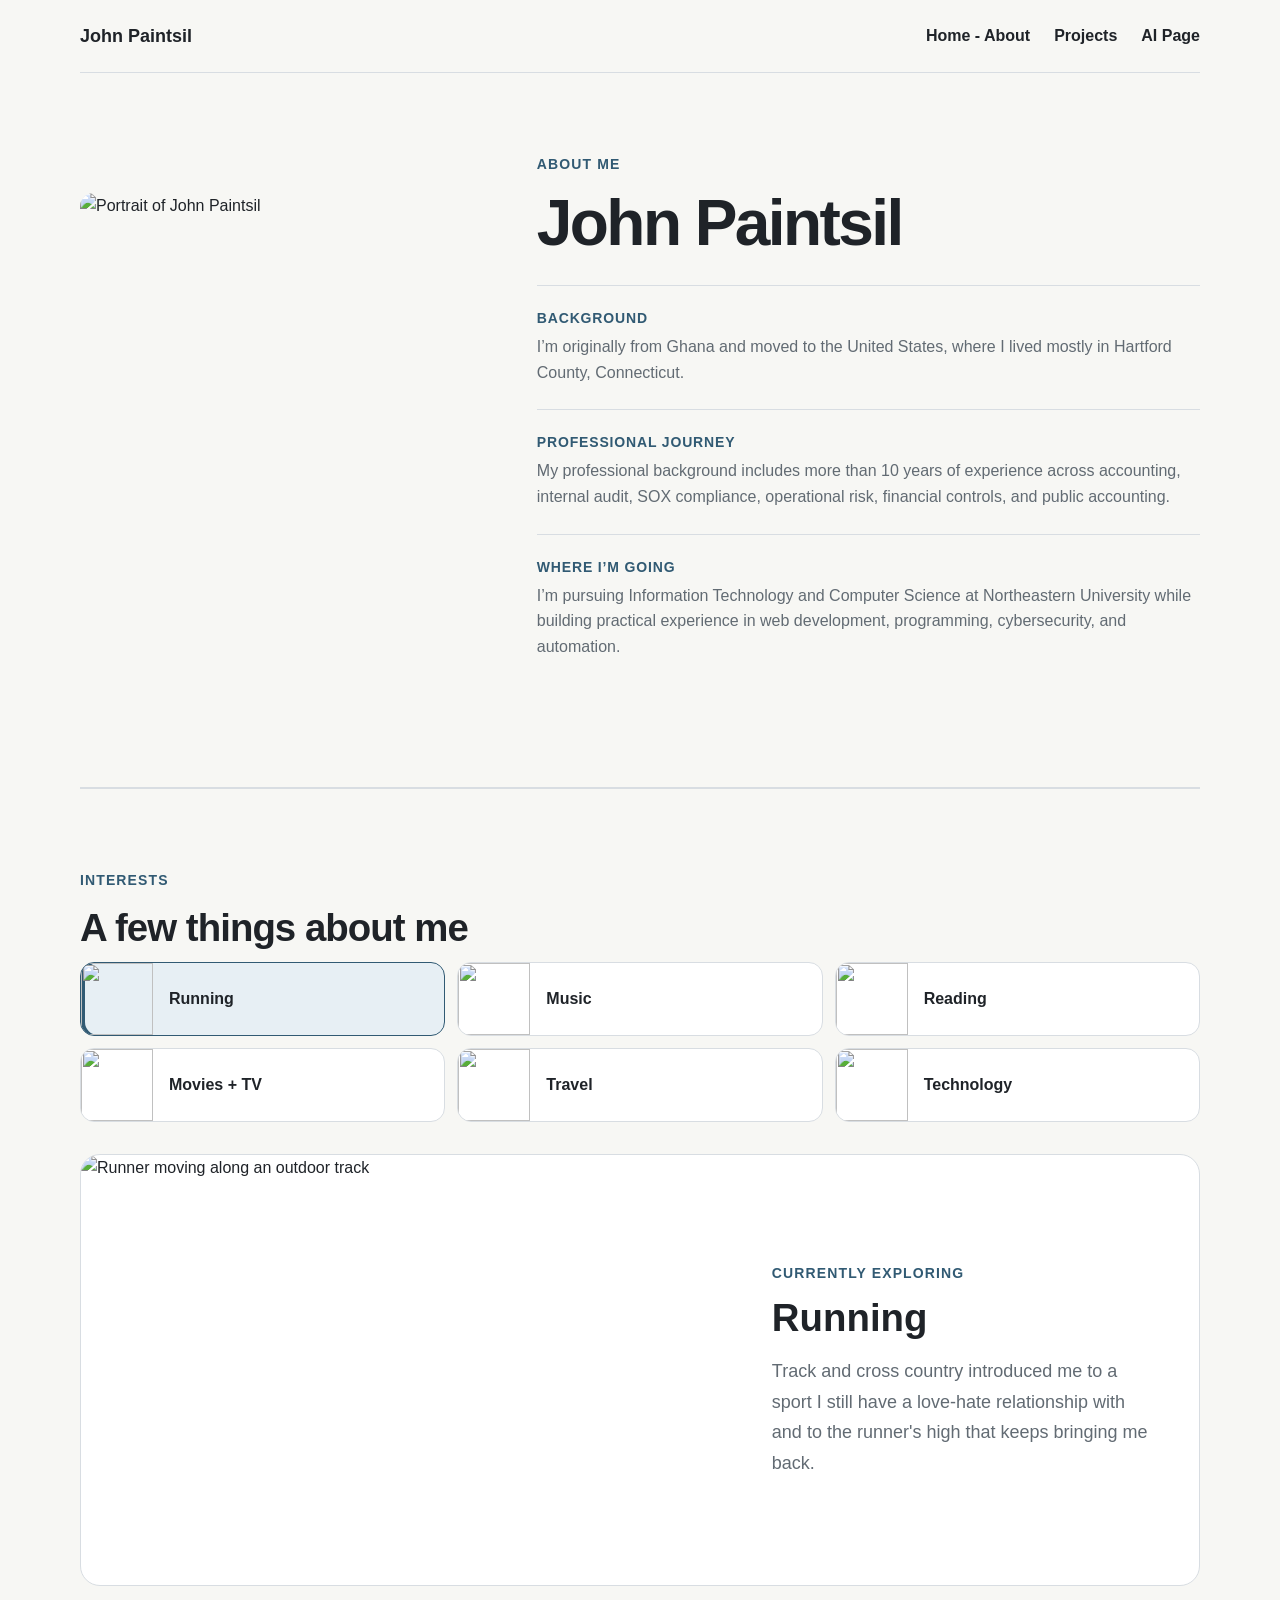
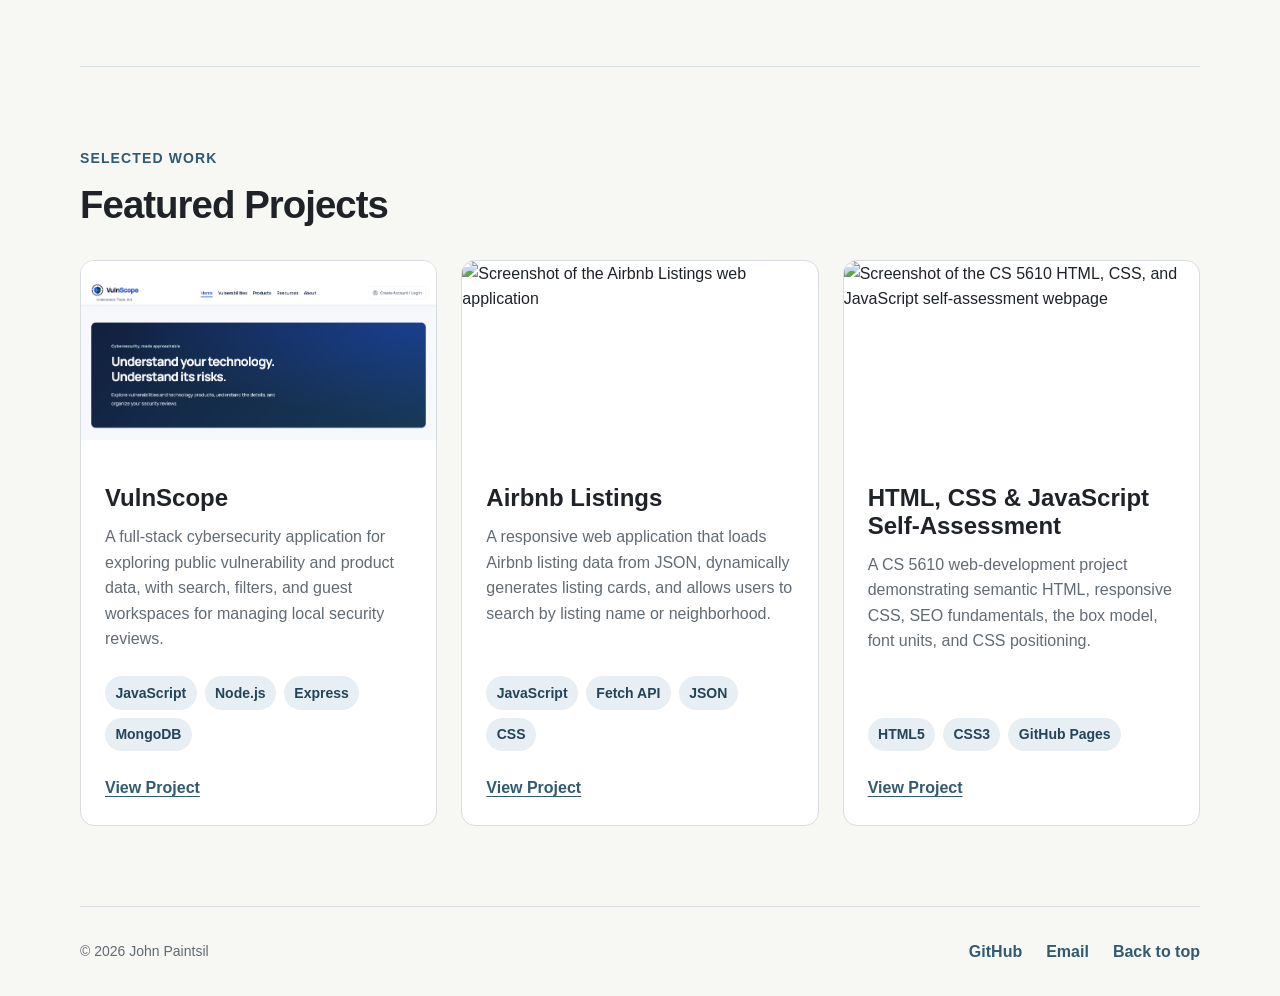
==== commit 99707700: "Revise about section headings and content Updated personal background and professional journey secti" ====
--- a/index.html
+++ b/index.html
@@ -77,29 +77,28 @@
               <h2>Background</h2>
 
               <p>
-                Curiosity about how digital systems work drives an interest in
-                software development, cybersecurity, and automation. Practical
-                projects turn that curiosity into useful applications and tools.
+                I’m originally from Ghana and moved to the United States,
+                where I lived mostly in Hartford County, Connecticut.
               </p>
             </div>
 
             <div class="about-detail">
-              <h2>Approach</h2>
+              <h2>Professional Journey</h2>
 
               <p>
-                Projects develop through research, implementation, testing, and
-                refinement. Clear interfaces, maintainable code, and thoughtful
-                handling of data guide design decisions.
+                My professional background includes more than 10 years of
+                experience across accounting, internal audit, SOX compliance,
+                operational risk, financial controls, and public accounting.
               </p>
             </div>
 
             <div class="about-detail">
-              <h2>Current Direction</h2>
+              <h2>Where I’m Going</h2>
 
               <p>
-                Current work focuses on full-stack web applications, APIs,
-                databases, and security-aware development, with an emphasis on
-                usable interfaces and dependable workflows.
+                I’m pursuing Information Technology and Computer Science at
+                Northeastern University while building practical experience in
+                web development, programming, cybersecurity, and automation.
               </p>
             </div>
           </div>
